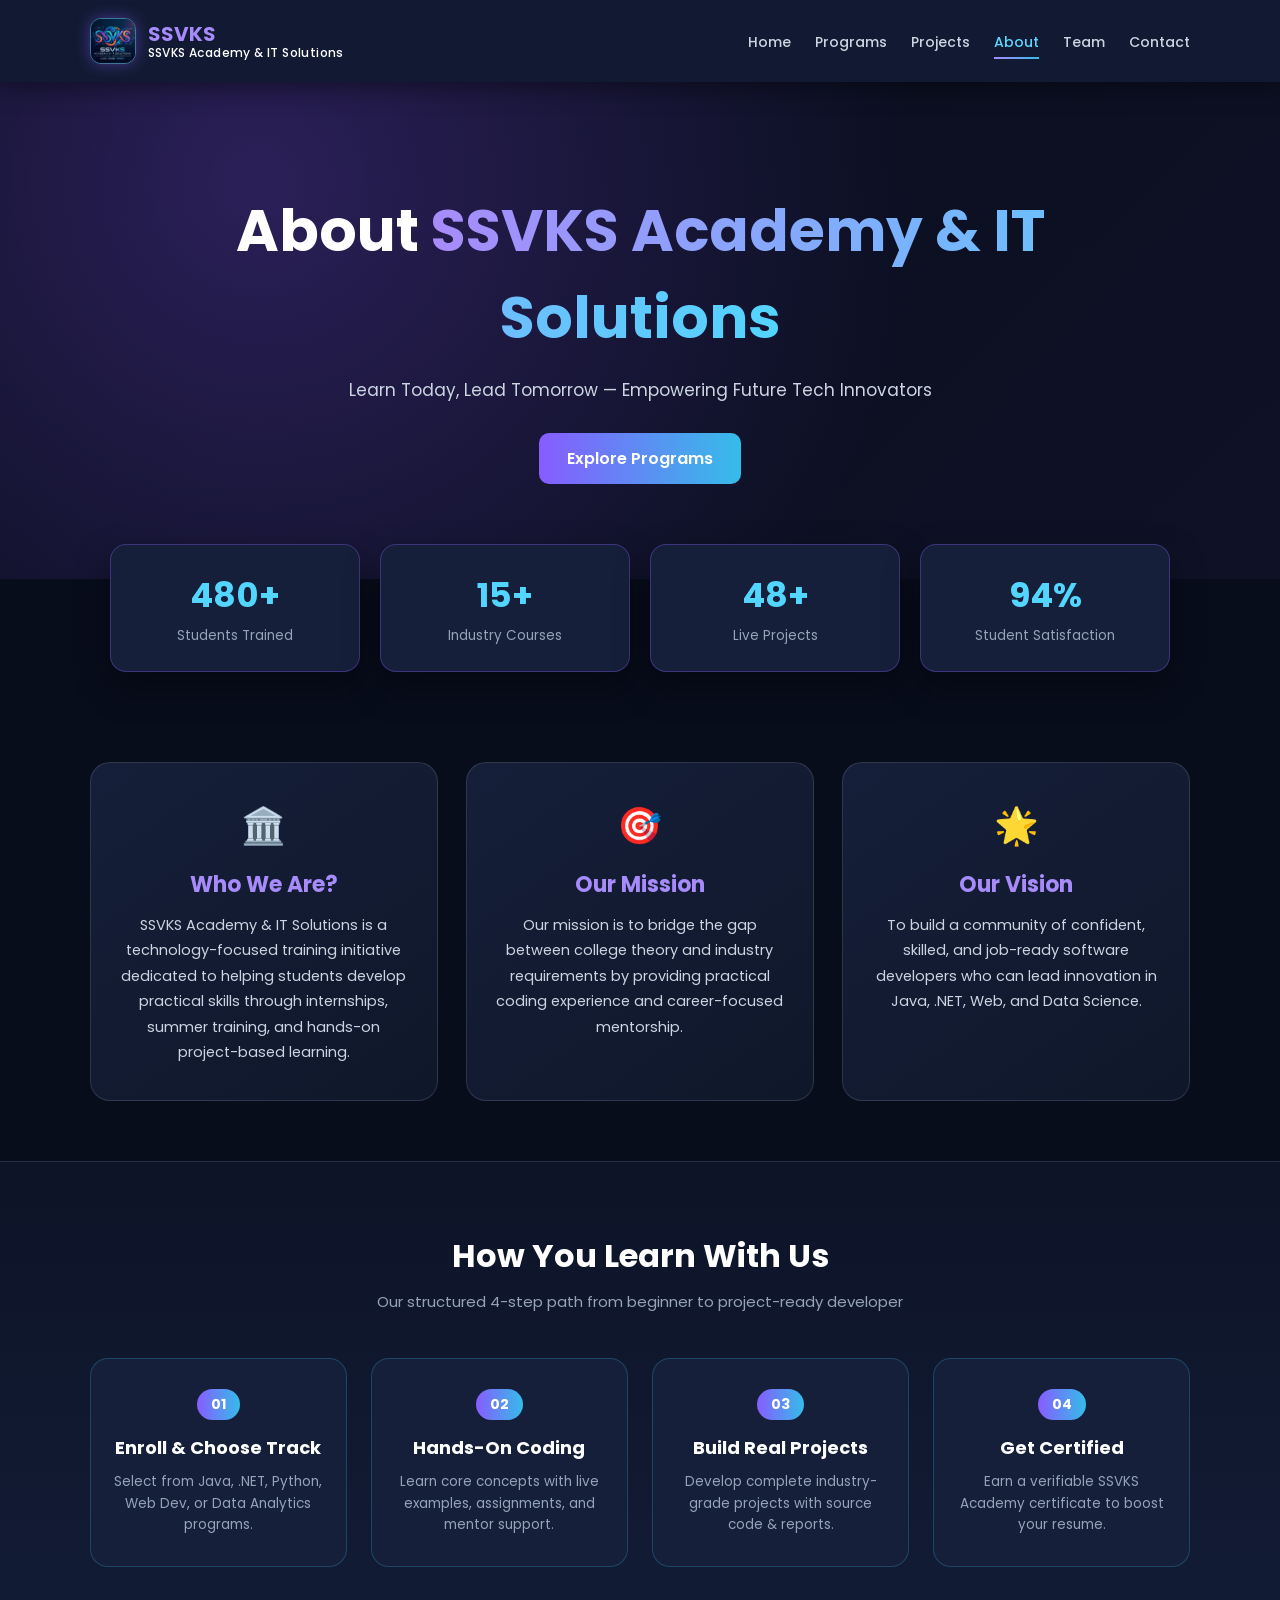
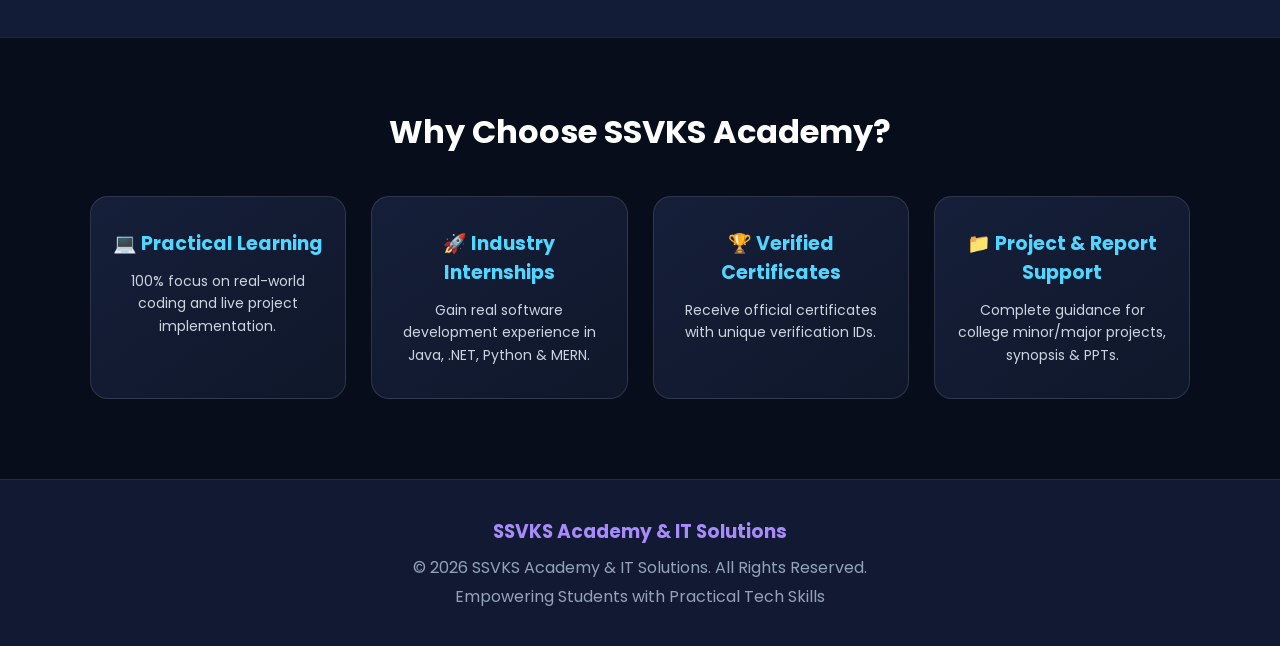
==== about.html @ 06f08d4d "Initial launch of SSVKS Academy & IT Solutions" ====
<!DOCTYPE html>
<html lang="en">
<head>
    <meta charset="UTF-8">
    <meta name="viewport" content="width=device-width, initial-scale=1.0">
    <title>About Us | SSVKS Academy & IT Solutions</title>
    <link rel="stylesheet" href="about.css">
</head>
<body>

    <!-- Navbar -->
    <header class="navbar">
        <a href="index.html" class="logo">
            <img src="images/logo.png" alt="Logo" class="logo-img">
            <div class="logo-text">
                SSVKS <span>SSVKS Academy & IT Solutions</span>
            </div>
        </a>
        <nav>
            <a href="index.html">Home</a>
            <a href="index.html#programs">Programs</a>
            <a href="index.html#projects">Projects</a>
            <a href="about.html" class="active">About</a>
            <a href="team.html">Team</a>
            <a href="contact.html">Contact</a>
        </nav>
    </header>

    <!-- Hero Section with Looping Background Video -->
    <section class="hero">
        <video autoplay muted loop playsinline class="hero-video">
            <source src="videos/gemini_generated_video_ba03ac91.mp4" type="video/mp4">
            Your browser does not support the video tag.
        </video>

        <div class="hero-overlay"></div>

        <div class="hero-content">
            <h1>About <span>SSVKS Academy & IT Solutions</span></h1>
            <p>Learn Today, Lead Tomorrow — Empowering Future Tech Innovators</p>
            <a href="index.html#programs" class="btn">Explore Programs</a>
        </div>
    </section>

    <!-- Animated Stats Counter Bar -->
    <section class="stats-bar">
        <div class="stat-item">
            <h2 class="counter" data-target="500">0</h2><span>+</span>
            <p>Students Trained</p>
        </div>
        <div class="stat-item">
            <h2 class="counter" data-target="15">0</h2><span>+</span>
            <p>Industry Courses</p>
        </div>
        <div class="stat-item">
            <h2 class="counter" data-target="50">0</h2><span>+</span>
            <p>Live Projects</p>
        </div>
        <div class="stat-item">
            <h2 class="counter" data-target="98">0</h2><span>%</span>
            <p>Student Satisfaction</p>
        </div>
    </section>

    <!-- Who We Are / Mission / Vision Cards -->
    <section class="about-grid">
        <div class="about-card">
            <div class="icon-box">🏛️</div>
            <h2>Who We Are?</h2>
            <p>
                SSVKS Academy & IT Solutions is a technology-focused training initiative
                dedicated to helping students develop practical skills through
                internships, summer training, and hands-on project-based learning.
            </p>
        </div>

        <div class="about-card">
            <div class="icon-box">🎯</div>
            <h2>Our Mission</h2>
            <p>
                Our mission is to bridge the gap between college theory and industry
                requirements by providing practical coding experience and career-focused
                mentorship.
            </p>
        </div>

        <div class="about-card">
            <div class="icon-box">🌟</div>
            <h2>Our Vision</h2>
            <p>
                To build a community of confident, skilled, and job-ready software
                developers who can lead innovation in Java, .NET, Web, and Data Science.
            </p>
        </div>
    </section>

    <!-- 4-Step Learning Roadmap -->
    <section class="roadmap-section">
        <h2>How You Learn With Us</h2>
        <p class="section-sub">Our structured 4-step path from beginner to project-ready developer</p>
        
        <div class="roadmap-container">
            <div class="step-card">
                <span class="step-num">01</span>
                <h3>Enroll & Choose Track</h3>
                <p>Select from Java, .NET, Python, Web Dev, or Data Analytics programs.</p>
            </div>
            <div class="step-card">
                <span class="step-num">02</span>
                <h3>Hands-On Coding</h3>
                <p>Learn core concepts with live examples, assignments, and mentor support.</p>
            </div>
            <div class="step-card">
                <span class="step-num">03</span>
                <h3>Build Real Projects</h3>
                <p>Develop complete industry-grade projects with source code & reports.</p>
            </div>
            <div class="step-card">
                <span class="step-num">04</span>
                <h3>Get Certified</h3>
                <p>Earn a verifiable SSVKS Academy certificate to boost your resume.</p>
            </div>
        </div>
    </section>

    <!-- Key Features Section -->
    <section class="features-section">
        <h2>Why Choose SSVKS Academy?</h2>
        <div class="features">
            <div class="feature-card">
                <h3>💻 Practical Learning</h3>
                <p>100% focus on real-world coding and live project implementation.</p>
            </div>

            <div class="feature-card">
                <h3>🚀 Industry Internships</h3>
                <p>Gain real software development experience in Java, .NET, Python & MERN.</p>
            </div>

            <div class="feature-card">
                <h3>🏆 Verified Certificates</h3>
                <p>Receive official certificates with unique verification IDs.</p>
            </div>

            <div class="feature-card">
                <h3>📁 Project & Report Support</h3>
                <p>Complete guidance for college minor/major projects, synopsis & PPTs.</p>
            </div>
        </div>
    </section>

    <!-- Footer -->
    <footer>
        <h3>SSVKS Academy & IT Solutions</h3>
        <p>© 2026 SSVKS Academy & IT Solutions. All Rights Reserved.</p>
        <p>Empowering Students with Practical Tech Skills</p>
    </footer>

    <script src="about.js"></script>
</body>
</html>
---- about.css ----
@import url('https://fonts.googleapis.com/css2?family=Poppins:wght@400;500;600;700&display=swap');

* {
    margin: 0;
    padding: 0;
    box-sizing: border-box;
}

html {
    scroll-behavior: smooth;
}

body {
    font-family: 'Poppins', sans-serif;
    background: #080d1c;
    color: #ffffff;
    overflow-x: hidden;
}

/* NAVBAR */
.navbar {
    background: #111a32;
    padding: 18px 7%;
    display: flex;
    justify-content: space-between;
    align-items: center;
    flex-wrap: wrap;
    position: sticky;
    top: 0;
    z-index: 100;
    box-shadow: 0 5px 25px rgba(0, 0, 0, 0.45);
    animation: navbarShow 0.8s ease;
}

.logo {
    display: flex;
    align-items: center;
    gap: 12px;
    text-decoration: none;
    transition: 0.35s ease;
}

.logo-img {
    width: 46px;
    height: 46px;
    object-fit: cover;
    border-radius: 11px;
    border: 1.5px solid rgba(96, 213, 255, 0.5);
    box-shadow: 0 0 15px rgba(135, 92, 255, 0.45);
    transition: 0.35s ease;
}

.logo:hover .logo-img {
    transform: scale(1.08) rotate(-3deg);
    border-color: #60d5ff;
    box-shadow: 0 0 22px rgba(96, 213, 255, 0.75);
}

.logo-text {
    display: flex;
    flex-direction: column;
    line-height: 1.15;
    font-size: 20px;
    font-weight: 700;
    color: #a78bfa;
}

.logo-text span {
    font-size: 12px;
    font-weight: 500;
    color: #ffffff;
    letter-spacing: 0.4px;
}

.navbar nav a {
    color: #cbd5e1;
    text-decoration: none;
    margin-left: 20px;
    font-size: 14px;
    font-weight: 500;
    display: inline-block;
    position: relative;
    transition: 0.3s ease;
}

.navbar nav a::after {
    content: "";
    position: absolute;
    left: 0;
    bottom: -6px;
    width: 0;
    height: 2px;
    background: linear-gradient(90deg, #a78bfa, #35bce9);
    transition: width 0.3s ease;
}

.navbar nav a:hover,
.navbar nav a.active {
    color: #60d5ff;
}

.navbar nav a:hover::after,
.navbar nav a.active::after {
    width: 100%;
}

/* HERO SECTION WITH FULL-FIT BACKGROUND VIDEO */
.hero {
    position: relative;
    min-height: 440px;
    padding: 105px 20px 95px;
    display: flex;
    justify-content: center;
    align-items: center;
    text-align: center;
    color: #ffffff;
    background: #080d1c;
    overflow: hidden;
}

.hero-video {
    position: absolute;
    inset: 0;
    width: 100%;
    height: 100%;
    object-fit: cover;
    z-index: 0;
}

.hero-overlay {
    position: absolute;
    inset: 0;
    background:
        radial-gradient(circle at 20% 20%, rgba(56, 38, 111, 0.72), transparent 60%),
        linear-gradient(135deg, rgba(8, 13, 28, 0.82), rgba(16, 19, 41, 0.78));
    z-index: 1;
}

.hero-content {
    position: relative;
    z-index: 2;
    max-width: 850px;
    width: 100%;
}

.hero h1 {
    font-size: clamp(36px, 6vw, 58px);
    font-weight: 700;
    margin-bottom: 16px;
    animation: textEntry 0.9s ease;
}

.hero h1 span {
    background: linear-gradient(90deg, #a78bfa, #52d5ff);
    color: transparent;
    background-clip: text;
    -webkit-background-clip: text;
}

.hero p {
    font-size: 17px;
    color: #cbd5e1;
    max-width: 650px;
    margin: 0 auto 30px;
    animation: textEntry 1.1s ease;
}

.hero .btn {
    display: inline-block;
    padding: 13px 28px;
    border-radius: 10px;
    background: linear-gradient(90deg, #875cff, #35bce9);
    color: #ffffff;
    font-weight: 600;
    text-decoration: none;
    transition: 0.35s ease;
    animation: textEntry 1.3s ease;
}

.hero .btn:hover {
    transform: translateY(-4px) scale(1.04);
    box-shadow: 0 12px 30px rgba(135, 92, 255, 0.45);
}

/* ANIMATED STATS BAR */
.stats-bar {
    display: grid;
    grid-template-columns: repeat(auto-fit, minmax(180px, 1fr));
    gap: 20px;
    max-width: 1100px;
    margin: -35px auto 50px;
    padding: 0 20px;
    position: relative;
    z-index: 10;
}

.stat-item {
    background: #151f39;
    border: 1px solid rgba(135, 92, 255, 0.35);
    border-radius: 16px;
    padding: 25px 15px;
    text-align: center;
    box-shadow: 0 15px 35px rgba(0, 0, 0, 0.4);
    transition: 0.35s ease;
}

.stat-item:hover {
    transform: translateY(-6px);
    border-color: #52d5ff;
}

.stat-item h2,
.stat-item span {
    display: inline-block;
    font-size: 34px;
    font-weight: 700;
    color: #52d5ff;
}

.stat-item p {
    color: #94a3b8;
    font-size: 13.5px;
    margin-top: 5px;
}

/* WHO WE ARE / MISSION / VISION GRID */
.about-grid {
    display: grid;
    grid-template-columns: repeat(auto-fit, minmax(280px, 1fr));
    gap: 28px;
    padding: 40px 7% 60px;
}

.about-card {
    background: linear-gradient(145deg, #151f39, #0f172a);
    border: 1px solid rgba(255, 255, 255, 0.12);
    padding: 35px 26px;
    border-radius: 20px;
    text-align: center;
    position: relative;
    overflow: hidden;
    transition: all 0.4s ease;
    animation: cardShow 0.8s ease both;
}

.about-card:hover {
    transform: translateY(-10px);
    border-color: #875cff;
    box-shadow: 0 18px 40px rgba(135, 92, 255, 0.25);
}

.icon-box {
    font-size: 36px;
    margin-bottom: 15px;
}

.about-card h2 {
    color: #a78bfa;
    font-size: 22px;
    margin-bottom: 12px;
}

.about-card p {
    color: #cbd5e1;
    font-size: 14.5px;
    line-height: 1.75;
}

/* 4-STEP ROADMAP SECTION */
.roadmap-section {
    padding: 70px 7%;
    text-align: center;
    background: linear-gradient(180deg, #0d1428 0%, #131c36 100%);
    border-top: 1px solid rgba(255, 255, 255, 0.08);
    border-bottom: 1px solid rgba(255, 255, 255, 0.08);
}

.roadmap-section h2 {
    font-size: 32px;
    margin-bottom: 10px;
}

.section-sub {
    color: #94a3b8;
    font-size: 15px;
    margin-bottom: 45px;
}

.roadmap-container {
    display: grid;
    grid-template-columns: repeat(auto-fit, minmax(220px, 1fr));
    gap: 24px;
}

.step-card {
    background: #151f39;
    border: 1px solid rgba(53, 188, 233, 0.25);
    padding: 30px 20px;
    border-radius: 18px;
    position: relative;
    transition: 0.35s ease;
}

.step-card:hover {
    transform: translateY(-8px);
    border-color: #35bce9;
    box-shadow: 0 15px 30px rgba(53, 188, 233, 0.2);
}

.step-num {
    display: inline-block;
    background: linear-gradient(90deg, #875cff, #35bce9);
    color: #ffffff;
    font-weight: 700;
    font-size: 14px;
    padding: 5px 14px;
    border-radius: 20px;
    margin-bottom: 14px;
}

.step-card h3 {
    color: #ffffff;
    font-size: 18px;
    margin-bottom: 10px;
}

.step-card p {
    color: #94a3b8;
    font-size: 13.5px;
    line-height: 1.6;
}

/* FEATURES SECTION */
.features-section {
    padding: 70px 7% 80px;
    text-align: center;
}

.features-section h2 {
    font-size: 32px;
    margin-bottom: 40px;
}

.features {
    display: grid;
    grid-template-columns: repeat(auto-fit, minmax(230px, 1fr));
    gap: 25px;
}

.feature-card {
    background: linear-gradient(145deg, #151f39, #0f172a);
    border: 1px solid rgba(255, 255, 255, 0.12);
    padding: 32px 22px;
    border-radius: 18px;
    text-align: center;
    position: relative;
    overflow: hidden;
    transition: all 0.4s ease;
    animation: cardShow 0.8s ease both;
}

.feature-card::before {
    content: "";
    position: absolute;
    top: 0;
    left: -100%;
    width: 100%;
    height: 100%;
    background: linear-gradient(90deg, transparent, rgba(167, 139, 250, 0.15), transparent);
    transition: 0.6s ease;
}

.feature-card:hover::before {
    left: 100%;
}

.feature-card:nth-child(1) { animation-delay: 0.1s; }
.feature-card:nth-child(2) { animation-delay: 0.2s; }
.feature-card:nth-child(3) { animation-delay: 0.3s; }
.feature-card:nth-child(4) { animation-delay: 0.4s; }

.feature-card:hover {
    transform: translateY(-10px) scale(1.02);
    border-color: #875cff;
    box-shadow: 0 18px 35px rgba(135, 92, 255, 0.25);
}

.feature-card h3 {
    color: #52d5ff;
    font-size: 19px;
    margin-bottom: 12px;
}

.feature-card p {
    color: #cbd5e1;
    font-size: 14px;
    line-height: 1.6;
}

/* FOOTER */
footer {
    background: #111a32;
    color: #94a3b8;
    text-align: center;
    padding: 35px 20px;
    line-height: 1.8;
    border-top: 1px solid rgba(255, 255, 255, 0.08);
}

footer h3 {
    color: #a78bfa;
    margin-bottom: 5px;
}

/* KEYFRAME ANIMATIONS */
@keyframes navbarShow {
    from { opacity: 0; transform: translateY(-25px); }
    to { opacity: 1; transform: translateY(0); }
}

@keyframes textEntry {
    from { opacity: 0; transform: translateY(25px); }
    to { opacity: 1; transform: translateY(0); }
}

@keyframes cardShow {
    from { opacity: 0; transform: translateY(30px); }
    to { opacity: 1; transform: translateY(0); }
}

/* MOBILE RESPONSIVE */
@media (max-width: 700px) {
    .navbar {
        flex-direction: column;
        gap: 12px;
    }

    .navbar nav a {
        margin: 0 7px;
    }

    .hero {
        min-height: 360px;
        padding: 80px 15px 70px;
    }

    .stats-bar {
        margin-top: 25px;
    }
}

/* ACCESSIBILITY */
@media (prefers-reduced-motion: reduce) {
    *, *::before, *::after {
        animation: none !important;
        transition: none !important;
        scroll-behavior: auto !important;
    }
}
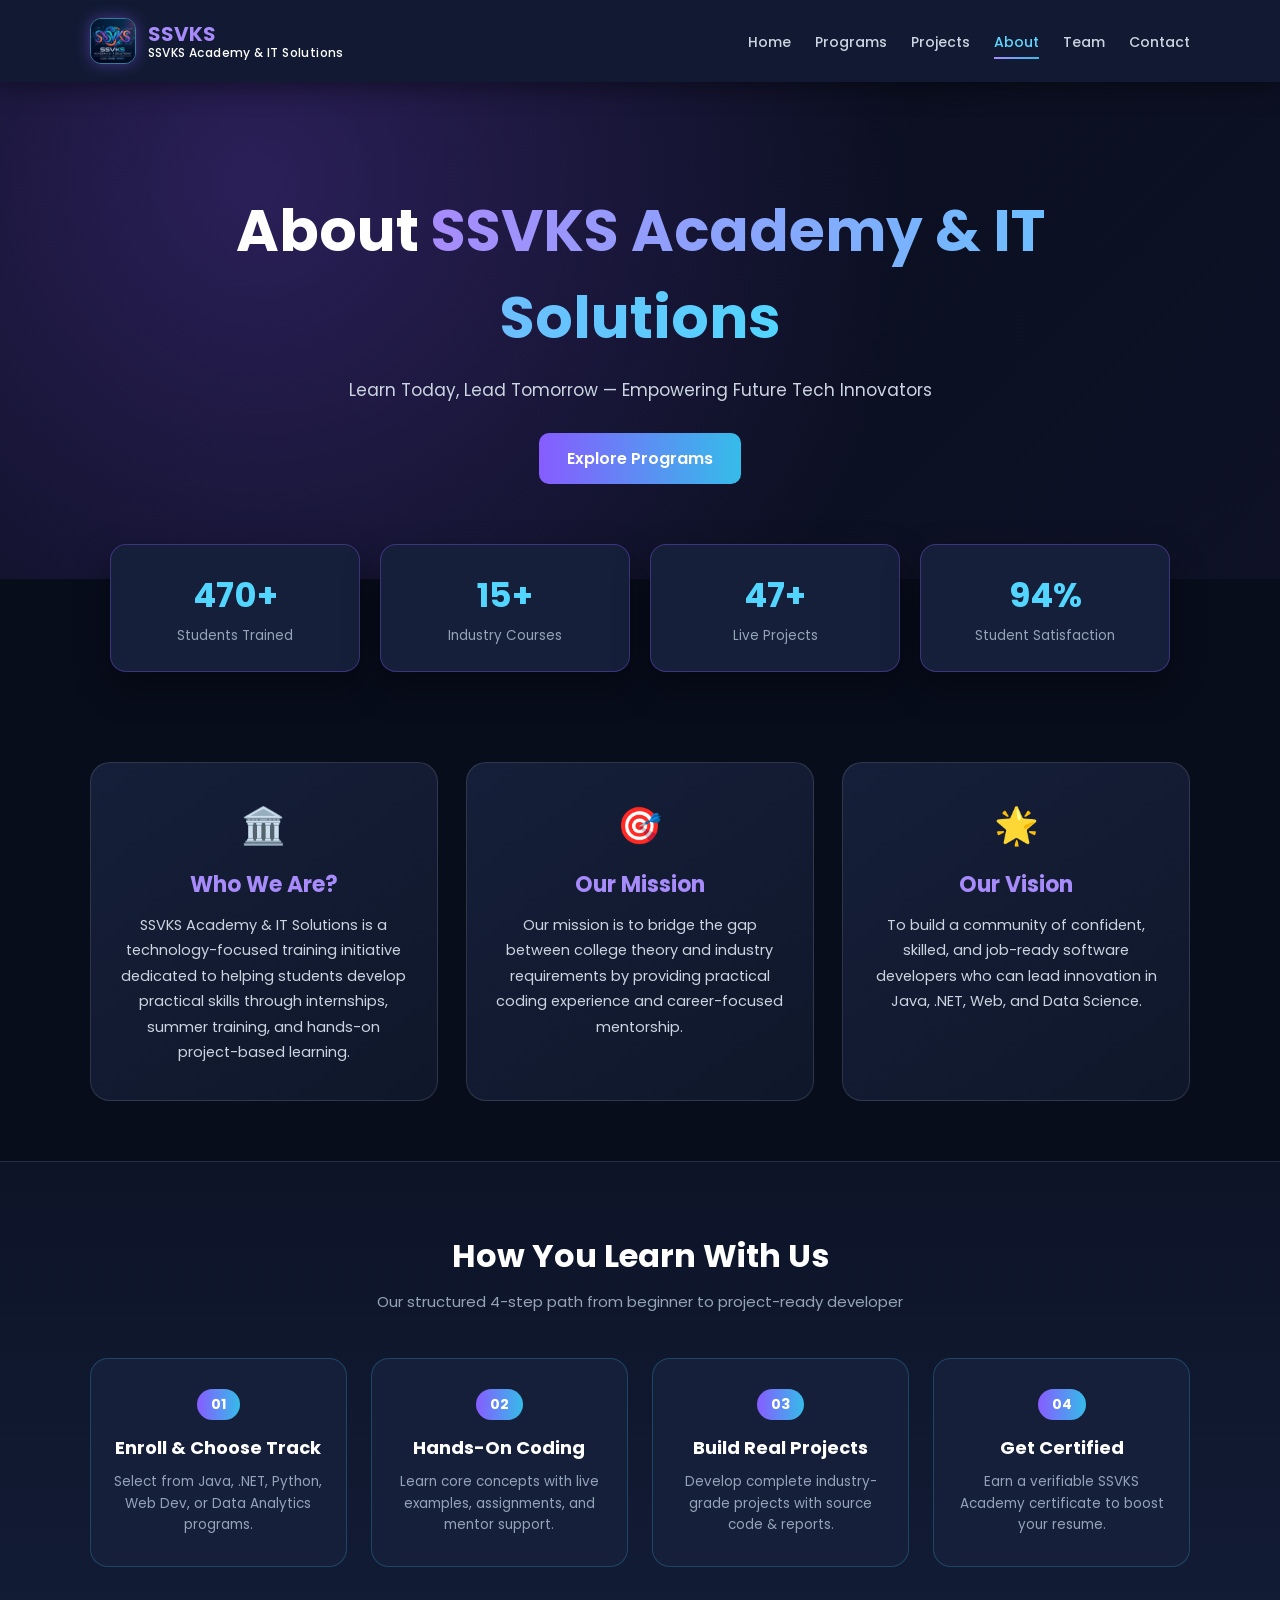
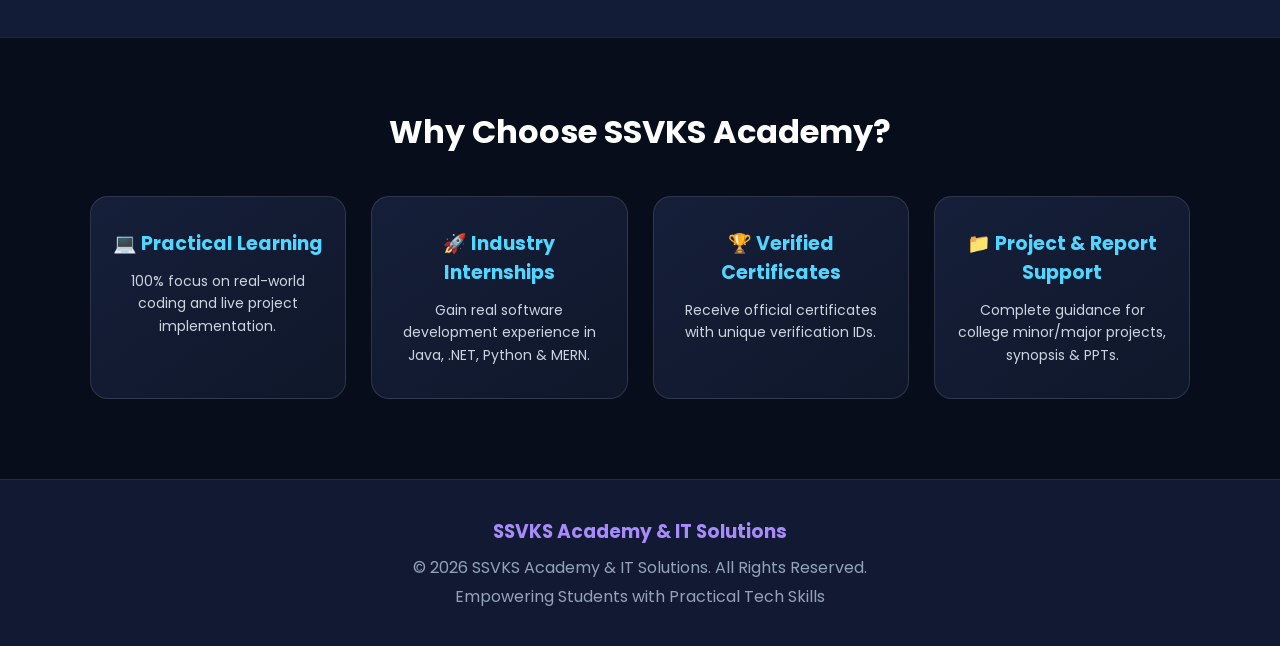
==== commit cf1882af: "Enhance about.html with SEO meta tags Added meta tags for SEO and updated title." ====
--- a/about.html
+++ b/about.html
@@ -1,6 +1,10 @@
 <!DOCTYPE html>
 <html lang="en">
 <head>
+
+    <title>About Us | SSVKS Academy & IT Solutions - Practical Tech Training</title>
+<meta name="description" content="Learn about SSVKS Academy & IT Solutions, our mission, 4-step practical learning roadmap, and industry-ready internships for IT, CS, PGDCA & B.Tech students.">
+<link rel="canonical" href="https://satyashuj.github.io/SSVKS-Academy-IT-Solutions/about.html">
     <meta charset="UTF-8">
     <meta name="viewport" content="width=device-width, initial-scale=1.0">
     <title>About Us | SSVKS Academy & IT Solutions</title>
@@ -158,4 +162,4 @@
 
     <script src="about.js"></script>
 </body>
-</html>+</html>
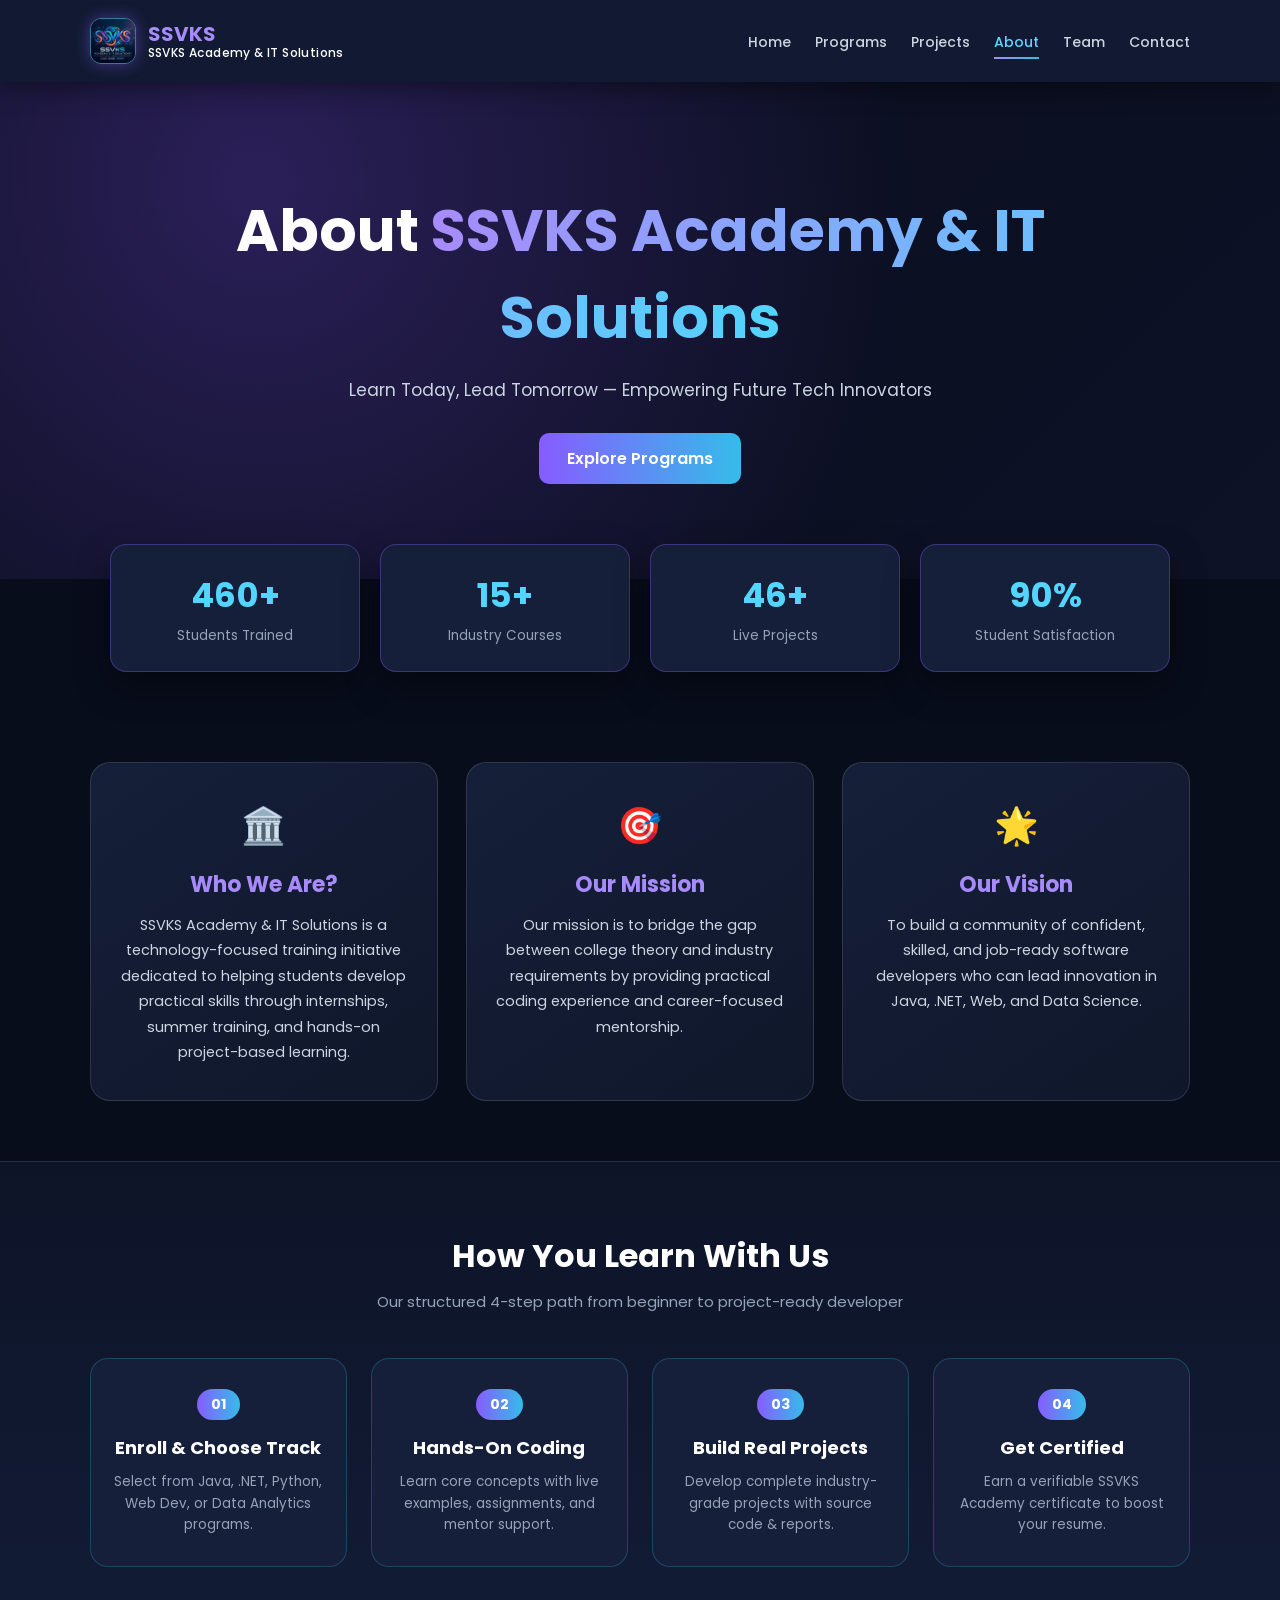
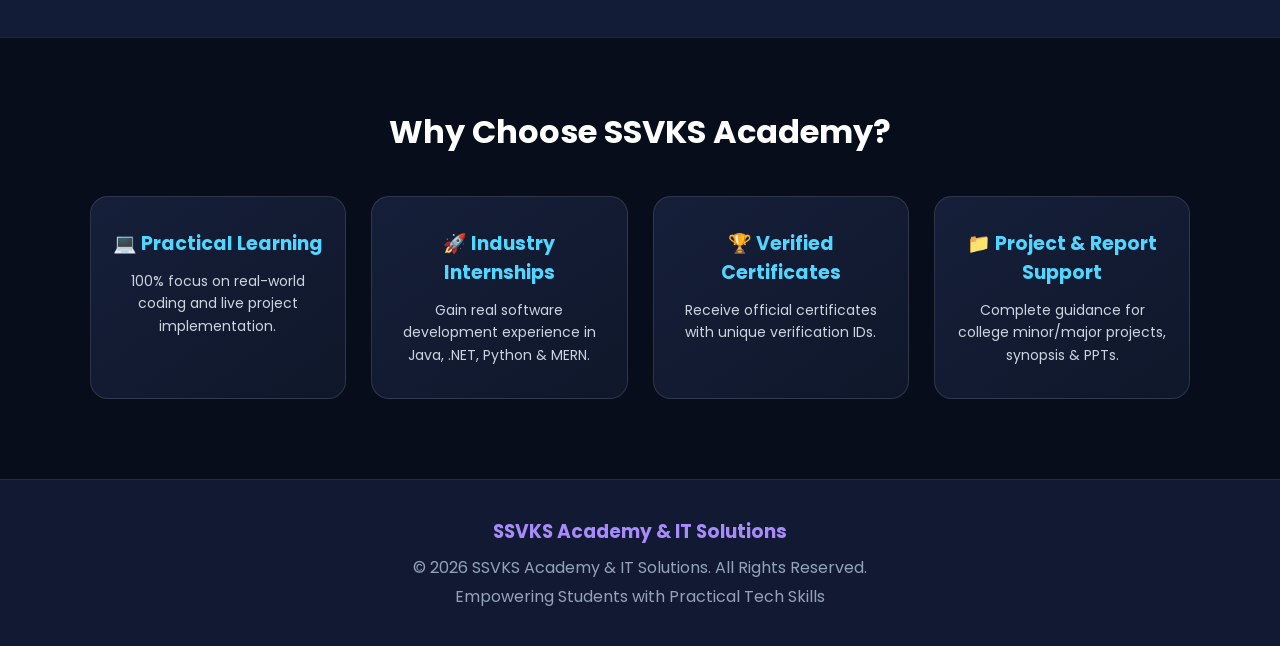
==== commit cdc686e8: "Revise title and meta tags in about.html Updated title and meta description for SEO optimization." ====
--- a/about.html
+++ b/about.html
@@ -1,7 +1,11 @@
 <!DOCTYPE html>
 <html lang="en">
 <head>
-
+<title>About Us | SSVKS Academy & IT Solutions - IT Training & Certificate Center</title>
+<meta name="description" content="Learn about SSVKS Academy & IT Solutions at UPSIDC Nabipur, Kanpur Dehat — our mission, 4-step practical coding roadmap, and verifiable internship programs for B.Tech, BCA, MCA & PGDCA students.">
+<meta name="robots" content="index, follow">
+<link rel="canonical" href="https://satyashuj.github.io/SSVKS-Academy-IT-Solutions/about.html">
+    
     <title>About Us | SSVKS Academy & IT Solutions - Practical Tech Training</title>
 <meta name="description" content="Learn about SSVKS Academy & IT Solutions, our mission, 4-step practical learning roadmap, and industry-ready internships for IT, CS, PGDCA & B.Tech students.">
 <link rel="canonical" href="https://satyashuj.github.io/SSVKS-Academy-IT-Solutions/about.html">
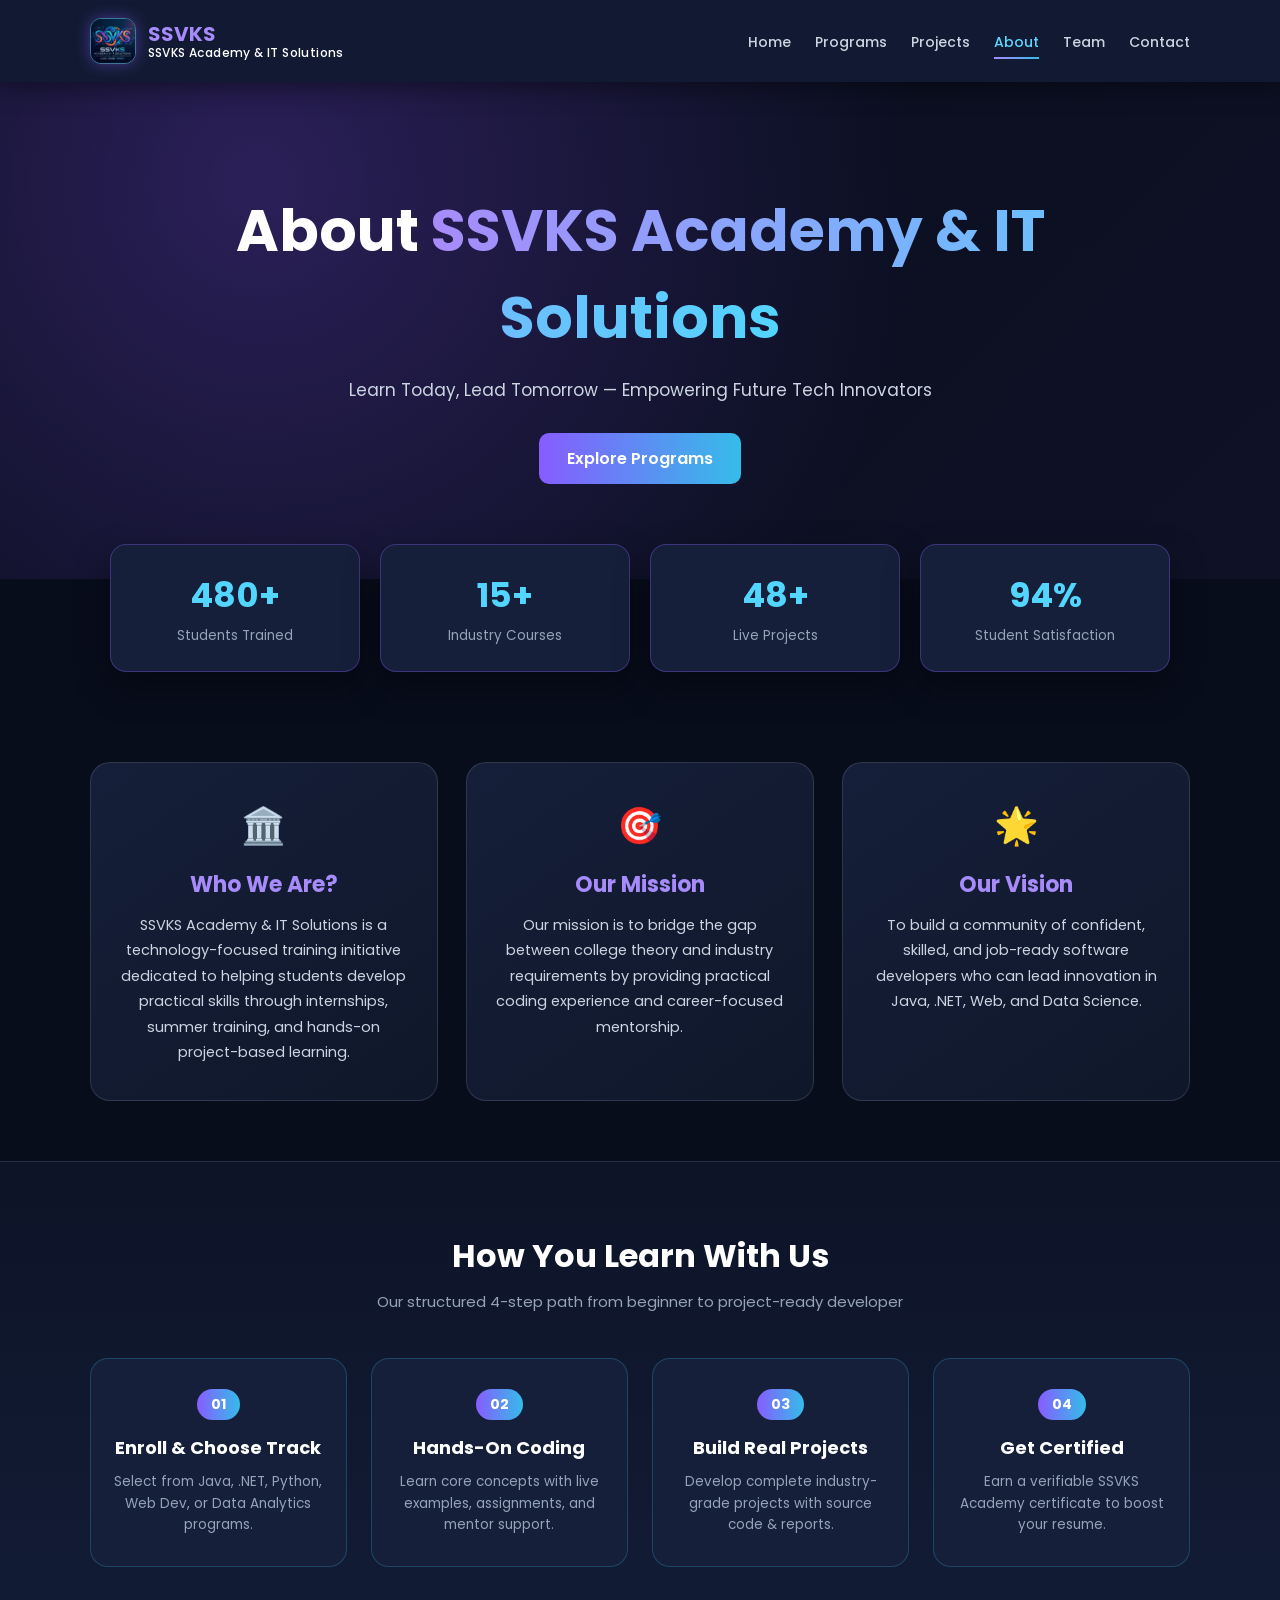
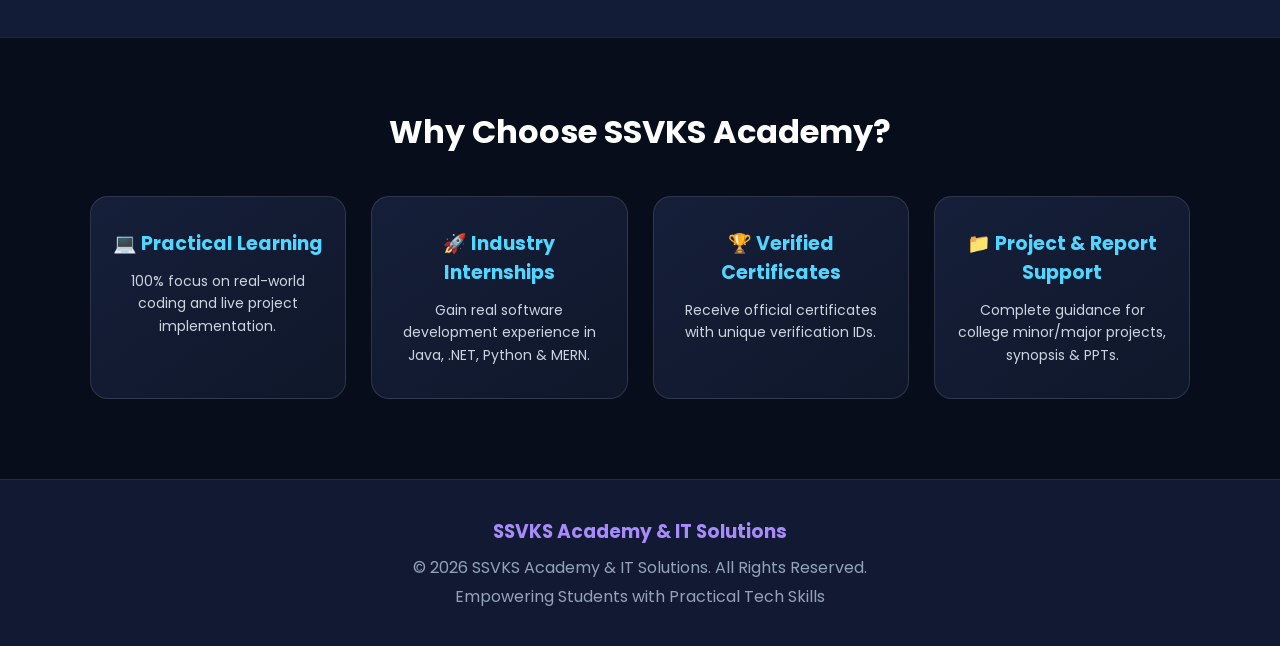
==== commit e377b7b2: "Update about.html" ====
--- a/about.html
+++ b/about.html
@@ -1,17 +1,90 @@
 <!DOCTYPE html>
 <html lang="en">
 <head>
-<title>About Us | SSVKS Academy & IT Solutions - IT Training & Certificate Center</title>
+<title>About Us | SSVKS Academy & IT Solutions - IT Training & Certificate Center - Practical Tech Training</title>
 <meta name="description" content="Learn about SSVKS Academy & IT Solutions at UPSIDC Nabipur, Kanpur Dehat — our mission, 4-step practical coding roadmap, and verifiable internship programs for B.Tech, BCA, MCA & PGDCA students.">
 <meta name="robots" content="index, follow">
 <link rel="canonical" href="https://satyashuj.github.io/SSVKS-Academy-IT-Solutions/about.html">
     
-    <title>About Us | SSVKS Academy & IT Solutions - Practical Tech Training</title>
+  
 <meta name="description" content="Learn about SSVKS Academy & IT Solutions, our mission, 4-step practical learning roadmap, and industry-ready internships for IT, CS, PGDCA & B.Tech students.">
 <link rel="canonical" href="https://satyashuj.github.io/SSVKS-Academy-IT-Solutions/about.html">
     <meta charset="UTF-8">
     <meta name="viewport" content="width=device-width, initial-scale=1.0">
-    <title>About Us | SSVKS Academy & IT Solutions</title>
+  <meta name="title" content="About Us | SSVKS Academy & IT Solutions - IT Training & Certificate Center in Kanpur Dehat">
+    <meta name="description" content="Learn about SSVKS Academy & IT Solutions (E-141 H, UPSIDC Nabipur, Kanpur Dehat) — our mission, 4-step practical coding roadmap, live projects, and verifiable internship programs for B.Tech, BCA, MCA, PGDCA & O-Level students.">
+    <meta name="keywords" content="About SSVKS Academy, SSVKS Academy & IT Solutions, IT Training Institute UPSIDC Nabipur, Best Computer Training Kanpur Dehat, Coding Internship Roadmap, Java .NET Python MERN Training, Verifiable Internship Certificate Center, Final Year Project Guidance">
+    <meta name="author" content="Satyanshu Saxena - SSVKS Academy & IT Solutions">
+    <meta name="robots" content="index, follow, max-snippet:-1, max-image-preview:large, max-video-preview:-1">
+    <meta name="googlebot" content="index, follow">
+    <meta name="theme-color" content="#080d1c">
+    <link rel="canonical" href="https://satyashuj.github.io/SSVKS-Academy-IT-Solutions/about.html">
+
+    <!-- Local SEO Geo Tags -->
+    <meta name="geo.region" content="IN-UP">
+    <meta name="geo.placename" content="E-141 H, UPSIDC Nabipur, Kanpur Dehat, Uttar Pradesh 209311">
+    <meta name="geo.position" content="26.3820;79.9482">
+    <meta name="ICBM" content="26.3820, 79.9482">
+
+    <!-- Favicon -->
+    <link rel="icon" type="image/png" href="images/logo.png">
+    <link rel="apple-touch-icon" href="images/logo.png">
+
+    <!-- Open Graph (WhatsApp, LinkedIn, Facebook Preview) -->
+    <meta property="og:type" content="website">
+    <meta property="og:locale" content="en_IN">
+    <meta property="og:site_name" content="SSVKS Academy & IT Solutions">
+    <meta property="og:url" content="https://satyashuj.github.io/SSVKS-Academy-IT-Solutions/about.html">
+    <meta property="og:title" content="About Us | SSVKS Academy & IT Solutions">
+    <meta property="og:description" content="Discover our mission, 4-step practical learning roadmap, and industry-ready internships in Java, .NET, Python & MERN with verifiable certificates.">
+    <meta property="og:image" content="https://satyashuj.github.io/SSVKS-Academy-IT-Solutions/images/logo.png">
+    <meta property="og:image:alt" content="SSVKS Academy & IT Solutions Official Logo">
+
+    <!-- Twitter / X Card -->
+    <meta name="twitter:card" content="summary_large_image">
+    <meta name="twitter:url" content="https://satyashuj.github.io/SSVKS-Academy-IT-Solutions/about.html">
+    <meta name="twitter:title" content="About Us | SSVKS Academy & IT Solutions">
+    <meta name="twitter:description" content="Empowering students with practical software training, live projects, and verifiable certificates.">
+    <meta name="twitter:image" content="https://satyashuj.github.io/SSVKS-Academy-IT-Solutions/images/logo.png">
+
+    <!-- AboutPage & Breadcrumb Structured Data (JSON-LD) -->
+    <script type="application/ld+json">
+    {
+      "@context": "https://schema.org",
+      "@graph": [
+        {
+          "@type": "AboutPage",
+          "@id": "https://satyashuj.github.io/SSVKS-Academy-IT-Solutions/about.html#webpage",
+          "url": "https://satyashuj.github.io/SSVKS-Academy-IT-Solutions/about.html",
+          "name": "About Us | SSVKS Academy & IT Solutions",
+          "description": "Mission, vision, and 4-step practical coding roadmap at SSVKS Academy & IT Solutions, UPSIDC Nabipur, Kanpur Dehat.",
+          "isPartOf": {
+            "@id": "https://satyashuj.github.io/SSVKS-Academy-IT-Solutions/#website"
+          },
+          "about": {
+            "@id": "https://satyashuj.github.io/SSVKS-Academy-IT-Solutions/#organization"
+          }
+        },
+        {
+          "@type": "BreadcrumbList",
+          "itemListElement": [
+            {
+              "@type": "ListItem",
+              "position": 1,
+              "name": "Home",
+              "item": "https://satyashuj.github.io/SSVKS-Academy-IT-Solutions/"
+            },
+            {
+              "@type": "ListItem",
+              "position": 2,
+              "name": "About Us",
+              "item": "https://satyashuj.github.io/SSVKS-Academy-IT-Solutions/about.html"
+            }
+          ]
+        }
+      ]
+    }
+    </script>
     <link rel="stylesheet" href="about.css">
 </head>
 <body>
